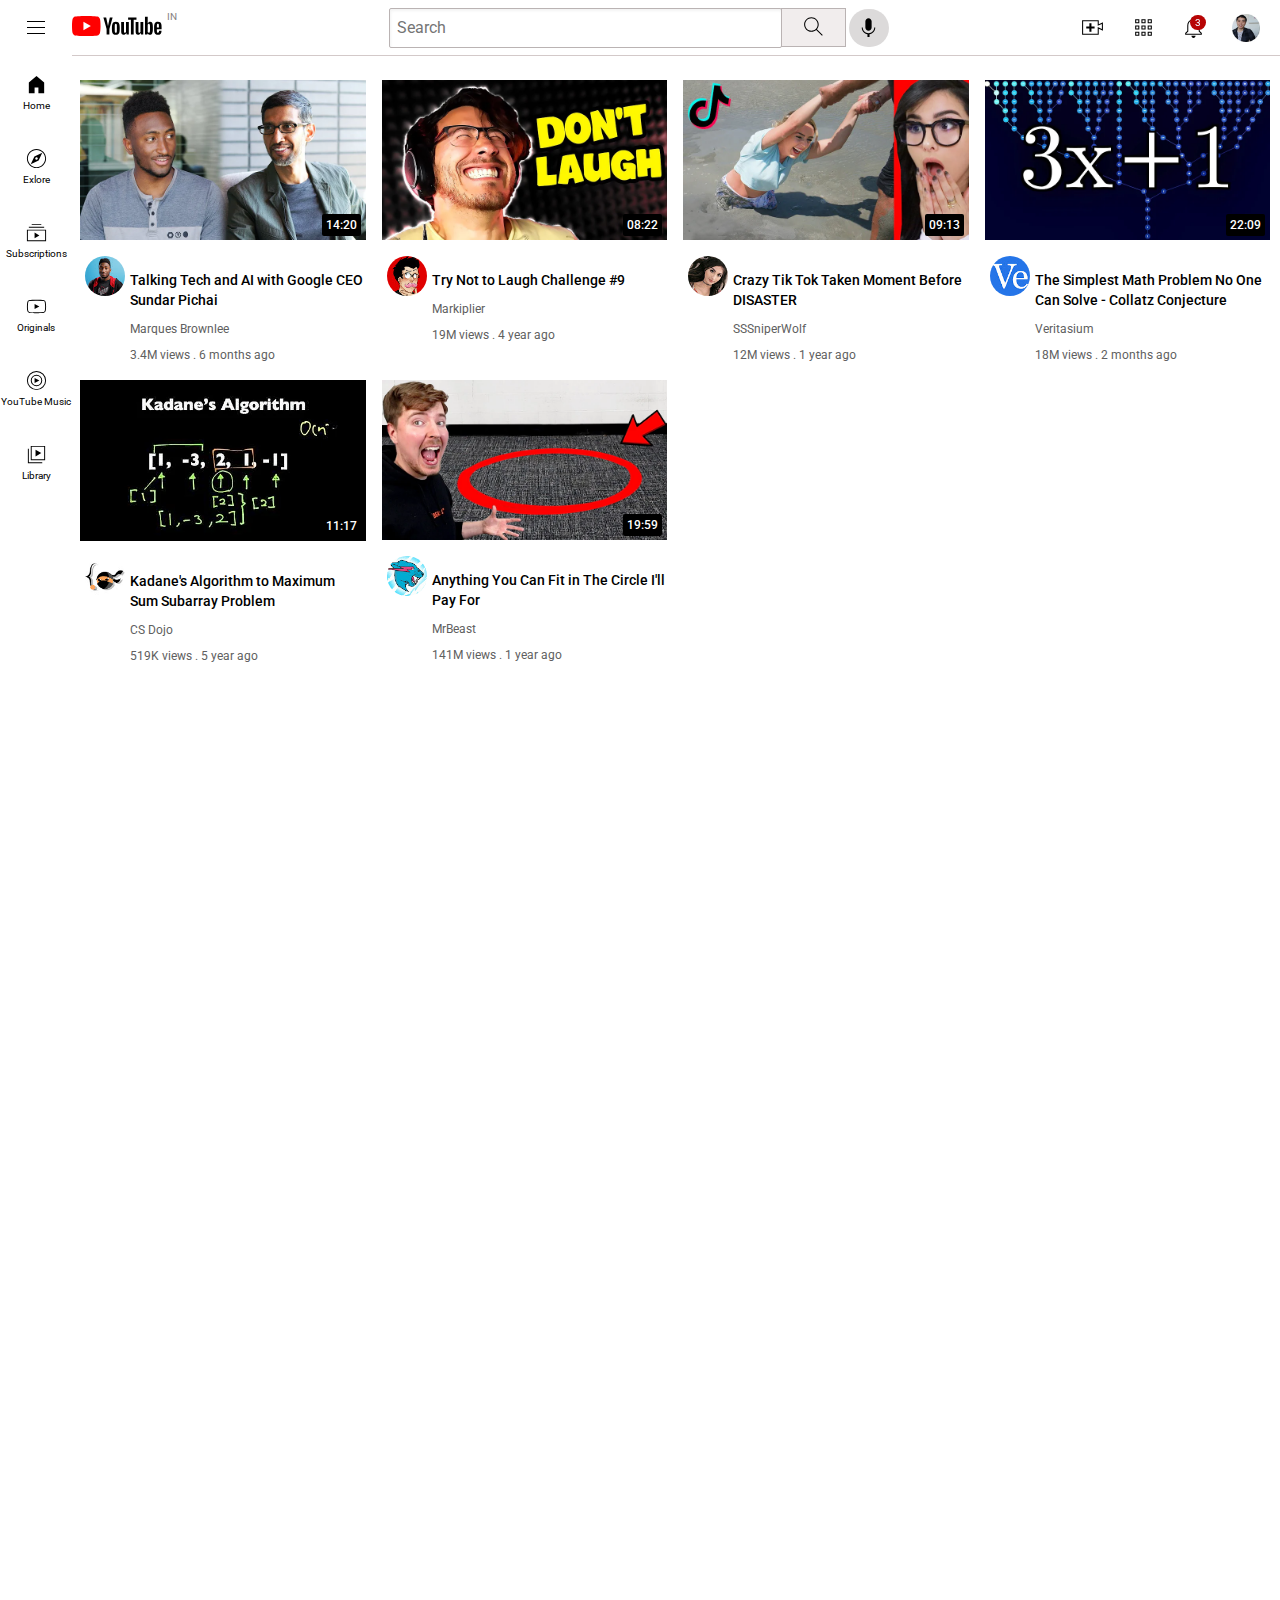
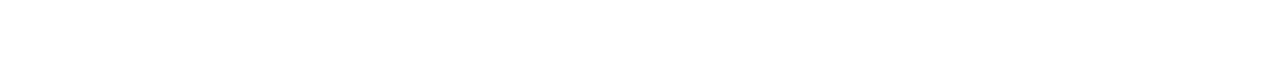
==== index.html @ 391bc389 "Rename youtube.html to index.html" ====
<!DOCTYPE html>
<html lang="en">
<head>
    <title>Youtube Clone</title>
    <link rel="preconnect" href="https://fonts.googleapis.com">
    <link rel="preconnect" href="https://fonts.gstatic.com" crossorigin>
    <link href="https://fonts.googleapis.com/css2?family=Roboto:wght@400;500;700&display=swap" rel="stylesheet">
    <link rel="stylesheet" href="styles/header.css">
    <link rel="stylesheet" href="styles/general.css">
    <link rel="stylesheet" href="styles/sidebar.css">
    <link rel="stylesheet" href="styles/body.css">
</head>
<body>
    <div class="header">
        <div class="left-section">
           <img class="ham-menu" src="icons/hamburger-menu.svg">
           <div class="youtube-img">
            <img class="youtube-logo" src="icons/youtube-logo.svg">
            <div class="india">IN</div>
           </div>
        </div>
        <div class="mid-section">
            <input class="search-bar" placeholder="Search">
            <button class="s-b">
                <img class="search" src="icons/search.svg">
                <div class="tt">
                    Search
                </div>
            </button>
            <button class="vs-b">
                <img class="voice-search-icon" src="icons/voice-search-icon.svg">
                <div class="tt">
                    Search with Voice
                </div>
            </button>
        </div>
        <div class="right-section">
            <div class="common">
                <img class="upload" src="icons/upload.svg">
                <div class="tt">Upload</div>
            </div>
            <div class="common">
                <img class="youtube-app" src="icons/youtube-apps.svg">
                <div class="tt">Menu</div>
            </div>
            
            <div class="noti-class">
            <img class="noti" src="icons/notifications.svg">
            <div class="tt">Notifications</div>
            <div class="noti-val">3</div>
            </div>
            <img class="mc" src="icons/my-channel.jpeg">
        </div>
    </div>
    <div class="sidebar">
            <div class="sidebar-link">
            <img src="icons/sidebar-icon/home.svg">
            <div>Home</div>
            </div>
            <div class="sidebar-link">
            <img src="icons/sidebar-icon/explore.svg">
            <div>Exlore</div>
             </div>
            <div class="sidebar-link">
            <img src="icons/sidebar-icon/subscriptions.svg">
            <div>Subscriptions</div>
             </div>
            <div class="sidebar-link">
            <img src="icons/sidebar-icon/originals.svg">
            <div>Originals</div>
             </div>
            <div class="sidebar-link">
            <img src="icons/sidebar-icon/youtube-music.svg">
            <div>YouTube Music</div>
             </div>
            <div class="sidebar-link">
            <img src="icons/sidebar-icon/library.svg">
            <div>Library</div>
             </div>
    </div>

<!------------------------------------------------------------->
<div class="v-g">
    <div class="video-prev">
        <div class="thumbnail">
            <a href="https://www.youtube.com/watch?v=n2RNcPRtAiY">
            <img class="img1" src="icons/images/thumbnail-1.webp">
            </a>
            <div class="v-time">
                14:20
            </div>
        </div>
        <div class="video-info-grid">
            <div class="channel-pic">
                <img class="ch-img" src="icons/images/channel-1.jpeg">
            </div>
            <div class="video-info">
                <p class="video-title">
                    Talking Tech and AI with Google CEO Sundar Pichai
                </p>
                <p class="video-author">
                    Marques Brownlee
                </p>
                <p class="video-stats">
                    3.4M views . 6 months ago
                </p>
            </div>
        </div>
    </div>
    
    
    <div class="video-prev">
        <div class="thumbnail">
            <a href="https://www.youtube.com/watch?v=mP0RAo9SKZk">
            <img class="img1" src="icons/images/thumbnail-2.webp">
            </a>
            <div class="v-time">
                08:22
            </div>
        </div>
        <div class="video-info-grid">
            <div class="channel-pic">
                <img class="ch-img" src="icons/images/channel-2.jpeg">
            </div>
            <div class="video-info">
                <p class="video-title">
                    Try Not to Laugh Challenge #9
                </p>
                <p class="video-author">
                    Markiplier
                </p>
                <p class="video-stats">
                    19M views . 4 year ago
                </p>
            </div>
        </div>
    </div>
    
    
    <div class="video-prev">
        <div class="thumbnail">
            <a href="https://www.youtube.com/watch?v=FgjPQQeTh1w">
            <img class="img1" src="icons/images/thumbnail-3.webp">
            </a>
            <div class="v-time">
                09:13
            </div>
        </div>
        <div class="video-info-grid">
            <div class="channel-pic">
                <img class="ch-img" src="icons/images/channel-3.jpeg">
            </div>
            <div class="video-info">
                <p class="video-title">
                    Crazy Tik Tok Taken Moment Before DISASTER
                </p>
                <p class="video-author">
                    SSSniperWolf
                </p>
                <p class="video-stats">
                    12M views . 1 year ago
                </p>
            </div>
        </div>
    </div>
    
    
    <div class="video-prev">
        <div class="thumbnail">
            <a href="https://www.youtube.com/watch?v=094y1Z2wpJg">
            <img class="img1" src="icons/images/thumbnail-4.webp">
            </a>
            <div class="v-time">
                22:09
            </div>
        </div>
        <div class="video-info-grid">
            <div class="channel-pic">
                <img class="ch-img" src="icons/images/channel-4.jpeg">
            </div>
            <div class="video-info">
                <p class="video-title">
                    The Simplest Math Problem No One Can Solve - Collatz Conjecture
                </p>
                <p class="video-author">
                    Veritasium
                </p>
                <p class="video-stats">
                    18M views . 2 months ago
                </p>
            </div>
        </div>
    </div>
    
    
    
    <div class="video-prev">
        <div class="thumbnail">
            <a href="https://www.youtube.com/watch?v=86CQq3pKSUw">
            <img class="img1" src="icons/images/thumbnail-5.webp">
            </a>
            <div class="v-time">
                11:17
            </div>
        </div>
        <div class="video-info-grid">
            <div class="channel-pic">
                <img class="ch-img" src="icons/images/channel-5.jpeg">
            </div>
            <div class="video-info">
                <p class="video-title">
                    Kadane's Algorithm to Maximum Sum Subarray Problem
                </p>
                <p class="video-author">
                    CS Dojo
                </p>
                <p class="video-stats">
                    519K views . 5 year ago
                </p>
            </div>
        </div>
    </div>
    
    
    
<div class="video-prev">
    <div class="thumbnail">
        <a href="https://www.youtube.com/watch?v=yXWw0_UfSFg">
            <img class="img1" src="icons/images/thumbnail-6.webp">
        </a>
            <div class="v-time">
                19:59
            </div>
    </div>
        <div class="video-info-grid">
            <div class="channel-pic">
                <img class="ch-img" src="icons/images/channel-6.jpeg">
            </div>
            <div class="video-info">
                <p class="video-title">
                    Anything You Can Fit in The Circle I'll Pay For
                </p>
                <p class="video-author">
                    MrBeast
                </p>
                <p class="video-stats">
                    141M views . 1 year ago
                </p>
            </div>
        </div>
    </div>
</div>
<!----------------------------------------------------------->
</body>
</html>
---- styles/header.css ----
.header{
    background-color: white;
    position: fixed;
    top: 0px;
    left: 0px;
    right:0px;
    height: 55px;
    display: flex;
    flex-direction: row;
    position: fixed;
    justify-content: space-between;
    z-index: 100;
    border-bottom-width:1px;
    border-bottom-color: rgb(211, 201, 201);
    border-bottom-style: solid;
}
.left-section{
    display: flex;
    align-items: center;
}
.ham-menu{
    height: 24px;
    margin-left: 24px;
    margin-right: 24px;
}
.youtube-logo{
    height: 20px;
}
.mid-section{
    flex: 1;
    margin-left: 70px;
    margin-right: 35px;
    max-width: 500px;
    display: flex;
    align-items: center;
}
.search-bar{
    flex:1;
    height: 36px;
    font-size: 16px;
    border-width: 1px;
    border-style: solid;
    border-color: rgb(186, 179, 179);
    border-radius: 2px;
    box-shadow: inset 1px 2px 3px rgba(0,0,0,0.05);
    width: 0;
}
.search-bar::placeholder{
    font-family: Roboto,Arial;
    font-size: 16px;
    padding-left: 5px;
}
.s-b{
    width: 65px;
    background-color: rgb(241, 237, 237);
    border-width: 1px;
    height: 39px;
    border-color: rgb(186, 179, 179);
    border-style: solid;
    margin-left: -1px;


    position: relative;
}
.common,
.noti-class{
    position: relative;
    display: flex;
    justify-content: center;
    align-items: centre;
}
.s-b .tt,
.vs-b .tt,
.common .tt,
.noti-class .tt{
    position: absolute;
    background-color: gray;
    color: white;
    padding: 4px;
    padding-left: 8px;
    padding-right: 8px;
    border-radius: 2px;
    font-size: 12px;
    bottom: -20px;
    opacity: 0;
    transition: 0.15s;
    pointer-events: none;
    white-space: nowrap;
}

.s-b:hover .tt,
.vs-b:hover .tt,
.common:hover .tt,
.noti-class:hover .tt{
    opacity: 1;
}
.search{
    height: 25px;
    
}
.vs-b{
    height: 38px;
    width: 40px;
    border:none;
    background-color: rgb(220, 218, 218);
    border-radius: 20px;
    margin-left: 3px;
    display: flex;
    justify-content: center;
    align-items: center;
}
.voice-search-icon{
    height: 25px;
}
.right-section{
    flex-shrink: 0;
    width:200px;
    display: flex;
    justify-content: space-between;
    align-items: center;
   
}
.upload{
    height: 25px;
}
.youtube-app{
    height: 25px;
}
.noti{
    height: 25px;
}
.noti-class{
    position: relative;
}
.noti-val{
    position:absolute;
    top: 0px;
    right: 0px;
    background-color: rgb(183, 4, 4);
    padding-left: 5px;
    padding-top: 2px;
    padding-bottom: 2px;
    padding-right: 5px;
    border-radius: 10px;
    font-size: 10px;
    color: aliceblue;
}
.mc{
    height: 28px;
    margin-right: 20px;
}
.youtube-img{
    position: relative;
}
.india{
    font-style: Roboto;
    position: absolute;
    color: rgb(135, 130, 130) ;
    font-size: 10px;
    top: -5px;
    right: -15px;
    background-color: white;
}
---- styles/general.css ----
body{
    margin: 0;
    padding-bottom: 1000px;
    padding-top: 80px;
}
---- styles/sidebar.css ----
.sidebar{
    background-color: white;
    position: fixed;
    z-index:200;
    top: 55px;
    width: 72px;
    left: 0px;
    bottom: 0px;
}
.sidebar-link img{
    height:23px;
    margin-bottom: 4px;
}
.sidebar-link div{
    font-size: 10px;
    font-family: Roboto,Arial;
}
.sidebar-link{
    height:74px;
    display: flex;
    flex-direction: column;
    justify-content: center;
    align-items: center;
}
.sidebar-link:hover{
    background-color: rgb(234, 233, 233);
}
---- styles/body.css ----
body{
    font-family: Roboto,Ariel;
    margin: 0;
    padding-left: 80px;
    padding-right: 10px;
}
.img1{
width: 100%;
}
.ch-img{
width: 40px;
border-radius: 50px;
margin-left: 5px;
}
.video-title{
margin-bottom: 12px;
font-size: 14px;
font-weight: 500;
line-height: 20px;
color: black;
}
.thumbnail{
margin-bottom: 12px;
position: relative;
}
.video-author{
font-size: 12px;
color: rgb(96,96,96);
margin-bottom: 4px;
}
.video-stats{
font-size: 12px;
color: rgb(96,96,96);
margin-bottom: 4px;
}
.video-info-grid{
display:grid;
grid-template-columns: 50px 1fr;
}
.v-g{
display: grid;
grid-template-columns: 1fr 1fr 1fr;
column-gap: 16px;
row-gap: 14px;
}
@media (max-width: 750px){
    .v-g{
        grid-template-columns: 1fr 1fr;
    }
}
@media (min-width:751px) and (max-width:999px)
{
    .v-g{
        grid-template-columns: 1fr 1fr 1fr;
    }
}
@media (min-width: 1000px){
    .v-g{
        grid-template-columns: 1fr 1fr 1fr 1fr;
    }
}

.v-time{
background-color: black;
color: white;
position: absolute;
bottom: 8px;
right: 5px;
font-size: 12px; 
font-weight: 500;
padding:4px;
border-radius: 2px;
}
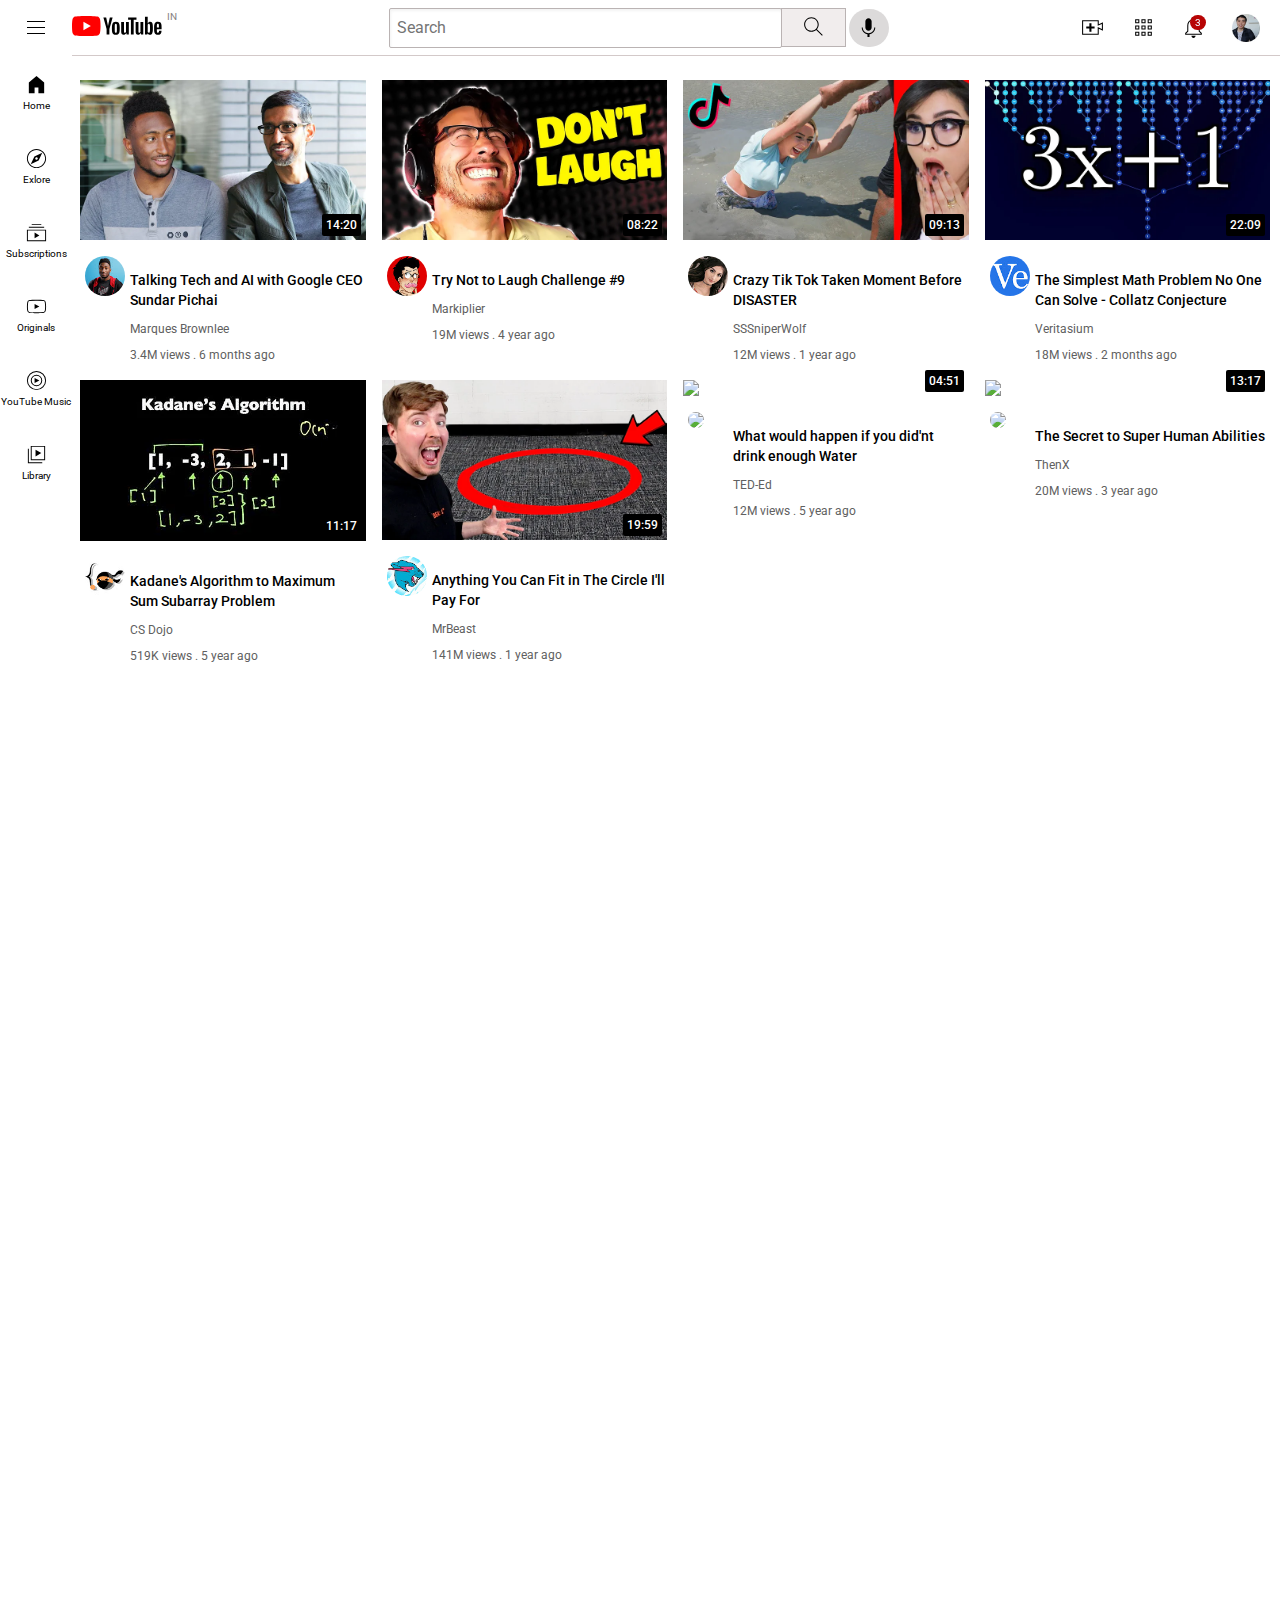
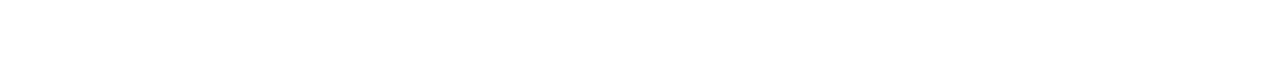
==== commit b4a031a2: "index.html" ====
--- a/index.html
+++ b/index.html
@@ -11,7 +11,7 @@
     <link rel="stylesheet" href="styles/body.css">
 </head>
 <body>
-    <div class="header">
+    <header class="header">
         <div class="left-section">
            <img class="ham-menu" src="icons/hamburger-menu.svg">
            <div class="youtube-img">
@@ -51,8 +51,10 @@
             </div>
             <img class="mc" src="icons/my-channel.jpeg">
         </div>
-    </div>
-    <div class="sidebar">
+    </header>
+
+
+    <nav class="sidebar">
             <div class="sidebar-link">
             <img src="icons/sidebar-icon/home.svg">
             <div>Home</div>
@@ -77,10 +79,11 @@
             <img src="icons/sidebar-icon/library.svg">
             <div>Library</div>
              </div>
-    </div>
+    </nav>
 
 <!------------------------------------------------------------->
-<div class="v-g">
+<main>
+<section class="v-g">
     <div class="video-prev">
         <div class="thumbnail">
             <a href="https://www.youtube.com/watch?v=n2RNcPRtAiY">
@@ -249,7 +252,64 @@
             </div>
         </div>
     </div>
-</div>
+
+
+    <div class="video-prev">
+        <div class="thumbnail">
+            <a href="https://www.youtube.com/watch?v=yXWw0_UfSFg">
+                <img class="img1" src="icons/images/thumbnail-12.webp">
+            </a>
+                <div class="v-time">
+                    04:51
+                </div>
+        </div>
+            <div class="video-info-grid">
+                <div class="channel-pic">
+                    <img class="ch-img" src="icons/images/channel-12.jpeg">
+                </div>
+                <div class="video-info">
+                    <p class="video-title">
+                        What would happen if you did'nt drink enough Water
+                    </p>
+                    <p class="video-author">
+                        TED-Ed
+                    </p>
+                    <p class="video-stats">
+                        12M views . 5 year ago
+                    </p>
+                </div>
+            </div>
+        </div>
+
+
+        <div class="video-prev">
+            <div class="thumbnail">
+                <a href="https://www.youtube.com/watch?v=yXWw0_UfSFg">
+                    <img class="img1" src="icons/images/thumbnail-9.webp">
+                </a>
+                    <div class="v-time">
+                        13:17
+                    </div>
+            </div>
+                <div class="video-info-grid">
+                    <div class="channel-pic">
+                        <img class="ch-img" src="icons/images/channel-9.jpeg">
+                    </div>
+                    <div class="video-info">
+                        <p class="video-title">
+                            The Secret to Super Human Abilities
+                        </p>
+                        <p class="video-author">
+                            ThenX
+                        </p>
+                        <p class="video-stats">
+                            20M views . 3 year ago
+                        </p>
+                    </div>
+                </div>
+            </div>
+</section>
+</main>
 <!----------------------------------------------------------->
 </body>
 </html>
